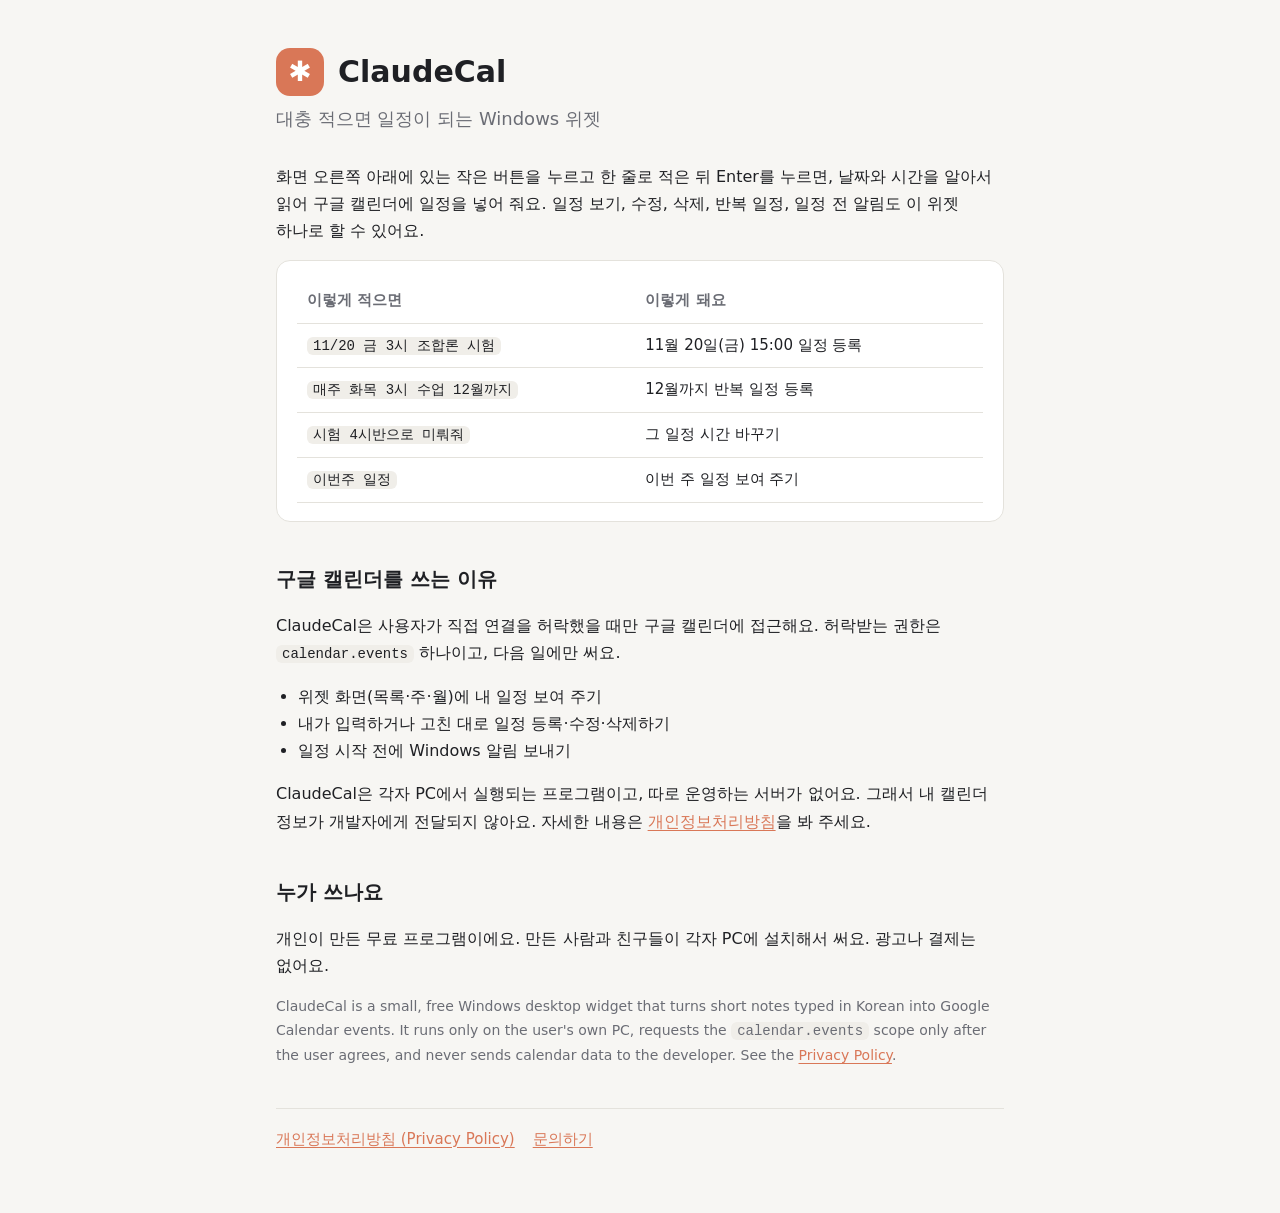
==== index.html @ 8722e709 "ClaudeCal 소개 페이지와 개인정보처리방침 Co-Authored-By: Claude Opus 5.5 <noreply@anthropic.com>" ====
<!doctype html>
<html lang="ko">
<head>
<meta charset="utf-8">
<meta name="viewport" content="width=device-width, initial-scale=1">
<title>ClaudeCal</title>
<meta name="description" content="대충 적으면 구글 캘린더 일정이 되는 Windows 위젯">
<link rel="stylesheet" href="style.css">
</head>
<body>
<main>
  <header>
    <div class="logo">✱</div>
    <h1>ClaudeCal</h1>
  </header>
  <p class="lead">대충 적으면 일정이 되는 Windows 위젯</p>

  <p>화면 오른쪽 아래에 있는 작은 버튼을 누르고 한 줄로 적은 뒤 Enter를 누르면, 날짜와 시간을 알아서 읽어 구글 캘린더에 일정을 넣어 줘요.
     일정 보기, 수정, 삭제, 반복 일정, 일정 전 알림도 이 위젯 하나로 할 수 있어요.</p>

  <div class="card">
    <table>
      <tr><th>이렇게 적으면</th><th>이렇게 돼요</th></tr>
      <tr><td><code>11/20 금 3시 조합론 시험</code></td><td>11월 20일(금) 15:00 일정 등록</td></tr>
      <tr><td><code>매주 화목 3시 수업 12월까지</code></td><td>12월까지 반복 일정 등록</td></tr>
      <tr><td><code>시험 4시반으로 미뤄줘</code></td><td>그 일정 시간 바꾸기</td></tr>
      <tr><td><code>이번주 일정</code></td><td>이번 주 일정 보여 주기</td></tr>
    </table>
  </div>

  <h2>구글 캘린더를 쓰는 이유</h2>
  <p>ClaudeCal은 사용자가 직접 연결을 허락했을 때만 구글 캘린더에 접근해요. 허락받는 권한은
     <code>calendar.events</code> 하나이고, 다음 일에만 써요.</p>
  <ul>
    <li>위젯 화면(목록·주·월)에 내 일정 보여 주기</li>
    <li>내가 입력하거나 고친 대로 일정 등록·수정·삭제하기</li>
    <li>일정 시작 전에 Windows 알림 보내기</li>
  </ul>
  <p>ClaudeCal은 각자 PC에서 실행되는 프로그램이고, 따로 운영하는 서버가 없어요. 그래서 내 캘린더 정보가 개발자에게 전달되지 않아요.
     자세한 내용은 <a href="privacy.html">개인정보처리방침</a>을 봐 주세요.</p>

  <h2>누가 쓰나요</h2>
  <p>개인이 만든 무료 프로그램이에요. 만든 사람과 친구들이 각자 PC에 설치해서 써요. 광고나 결제는 없어요.</p>

  <p class="muted">ClaudeCal is a small, free Windows desktop widget that turns short notes typed in Korean into Google Calendar events.
     It runs only on the user's own PC, requests the <code>calendar.events</code> scope only after the user agrees,
     and never sends calendar data to the developer. See the <a href="privacy.html">Privacy Policy</a>.</p>

  <nav>
    <a href="privacy.html">개인정보처리방침 (Privacy Policy)</a>
    <a href="https://github.com/yamchaewoo/claudecal/issues">문의하기</a>
  </nav>
</main>
</body>
</html>
---- style.css ----
:root {
  --bg: #f7f6f3; --card: #ffffff; --text: #1f2024; --muted: #6b6d75; --line: #e4e2dc;
  --accent: #d97757; --accent-soft: #fbeee8; --code: #f0eee9;
}
@media (prefers-color-scheme: dark) {
  :root {
    --bg: #1b1c21; --card: #24262c; --text: #ecedf0; --muted: #9a9ca5; --line: #34363e;
    --accent: #e08a6c; --accent-soft: #3a2a25; --code: #2d2f36;
  }
}
* { box-sizing: border-box; }
body {
  margin: 0; background: var(--bg); color: var(--text);
  font: 16px/1.7 "Pretendard", "Apple SD Gothic Neo", "Malgun Gothic", system-ui, sans-serif;
  word-break: keep-all; overflow-wrap: anywhere;
}
main { max-width: 760px; margin: 0 auto; padding: 48px 16px 64px; }
header { display: flex; align-items: center; gap: 14px; margin-bottom: 8px; }
.logo {
  width: 48px; height: 48px; border-radius: 14px; background: var(--accent); color: #fff;
  display: grid; place-items: center; font-size: 28px; font-weight: 700; flex: none;
}
h1 { font-size: 30px; line-height: 1.25; margin: 0; }
h2 { font-size: 20px; margin: 40px 0 10px; }
h3 { font-size: 16px; margin: 24px 0 6px; }
p, li { color: var(--text); }
.lead { font-size: 18px; color: var(--muted); margin: 6px 0 28px; }
.muted { color: var(--muted); font-size: 14px; }
a { color: var(--accent); text-underline-offset: 3px; }
code { background: var(--code); padding: 1px 6px; border-radius: 6px; font-size: 14px; }
.card { background: var(--card); border: 1px solid var(--line); border-radius: 14px; padding: 18px 20px; margin: 16px 0; }
.note { background: var(--accent-soft); border-radius: 12px; padding: 14px 18px; margin: 16px 0; }
table { width: 100%; border-collapse: collapse; font-size: 15px; }
th, td { text-align: left; padding: 9px 10px; border-bottom: 1px solid var(--line); vertical-align: top; }
th { color: var(--muted); font-weight: 600; }
td:first-child { white-space: nowrap; }
ul { padding-left: 22px; }
nav { display: flex; flex-wrap: wrap; gap: 10px 18px; margin-top: 40px; padding-top: 18px; border-top: 1px solid var(--line); font-size: 15px; }
@media (max-width: 560px) {
  h1 { font-size: 24px; }
  td:first-child { white-space: normal; }
}
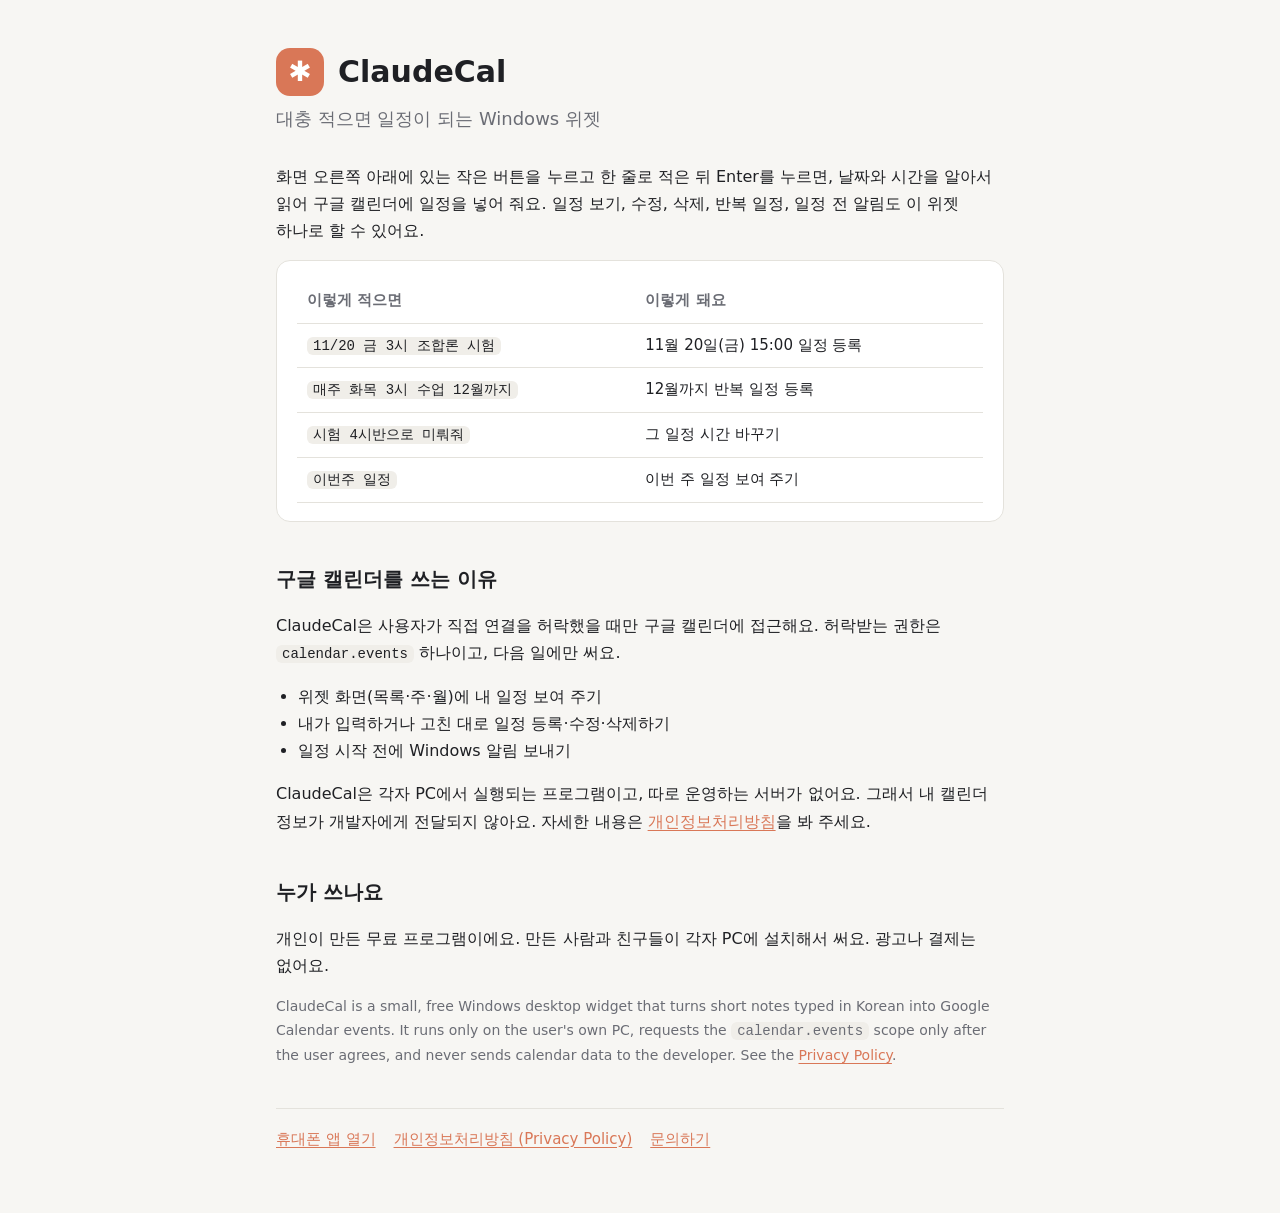
==== commit c2f5384b: "휴대폰 앱 추가 (구글 캘린더 + Claude, 안드로이드 공유) - app/: 한 줄 입력 → Claude 해석 → 구글 캘린더 등록, 2주 목록, 완료 체크, 되돌리기 - 홈 " ====
--- a/index.html
+++ b/index.html
@@ -47,6 +47,7 @@
      and never sends calendar data to the developer. See the <a href="privacy.html">Privacy Policy</a>.</p>
 
   <nav>
+    <a href="app/">휴대폰 앱 열기</a>
     <a href="privacy.html">개인정보처리방침 (Privacy Policy)</a>
     <a href="https://github.com/yamchaewoo/claudecal/issues">문의하기</a>
   </nav>
